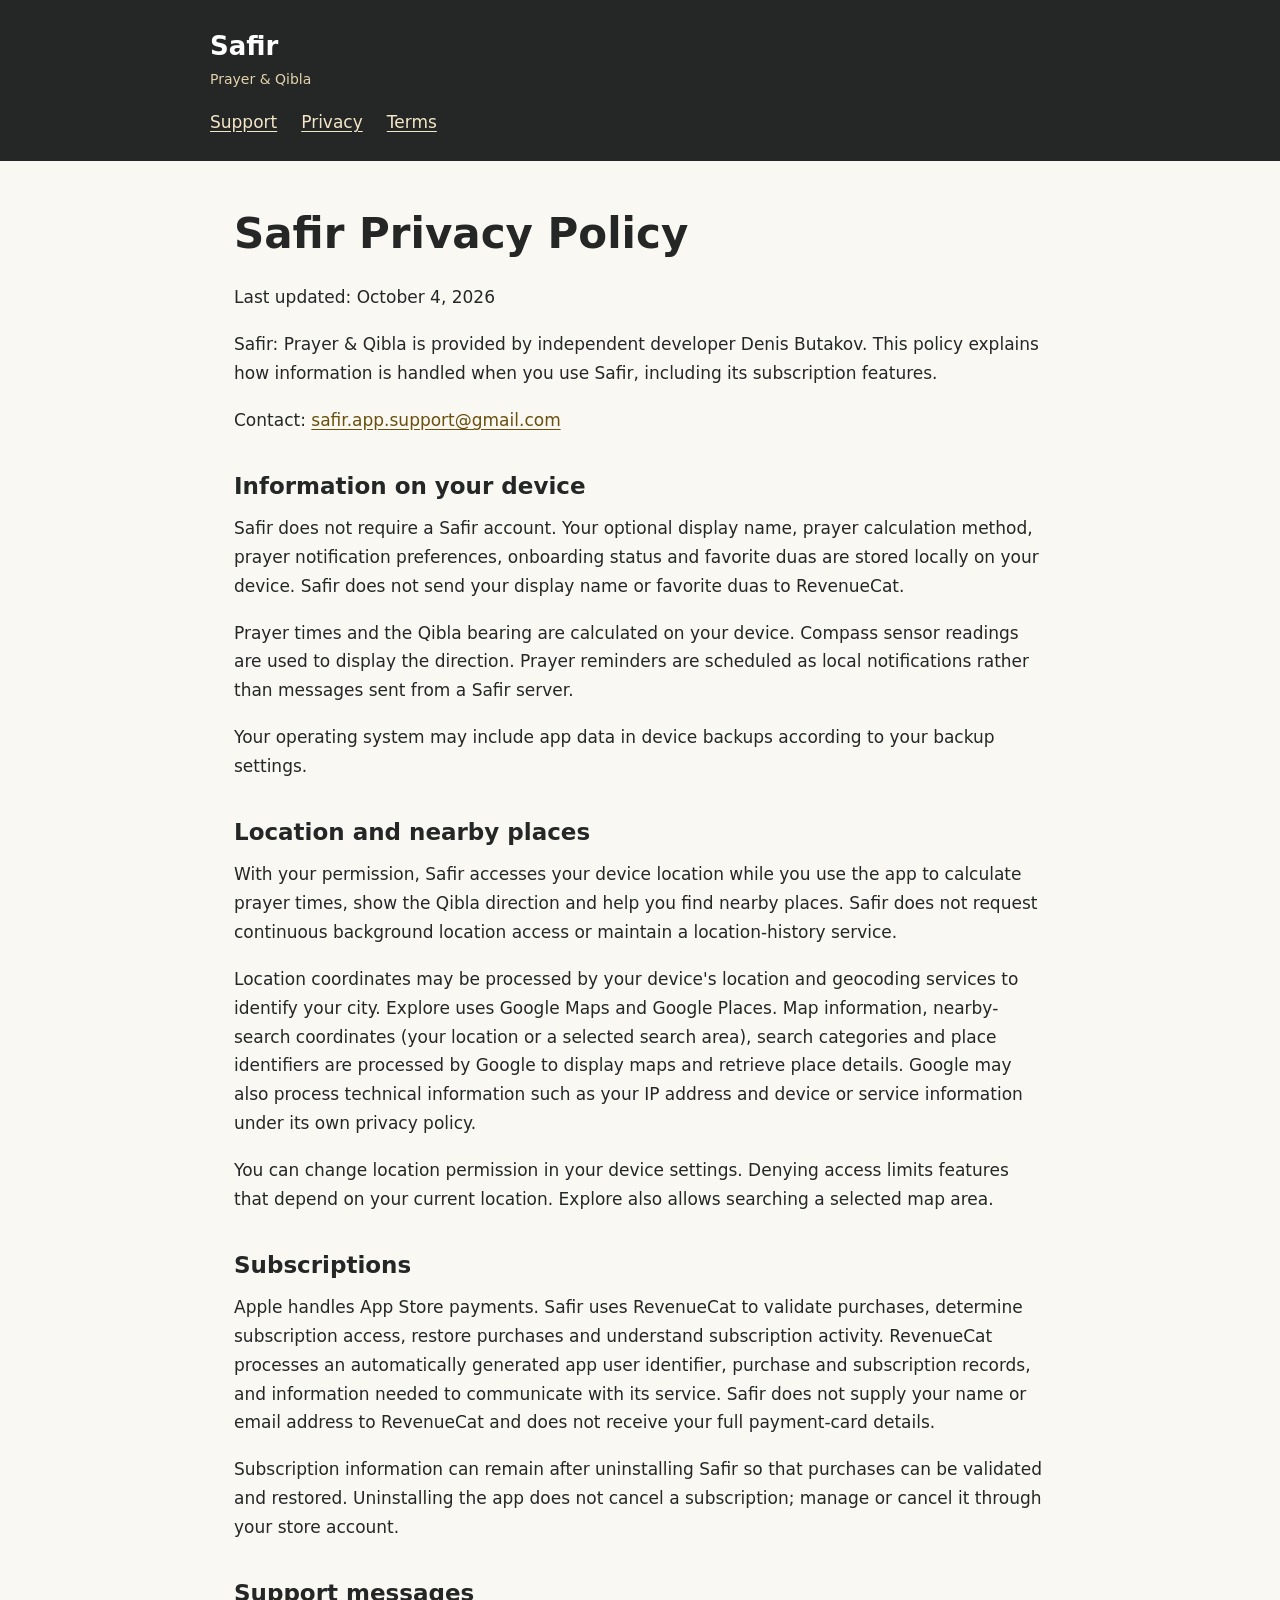
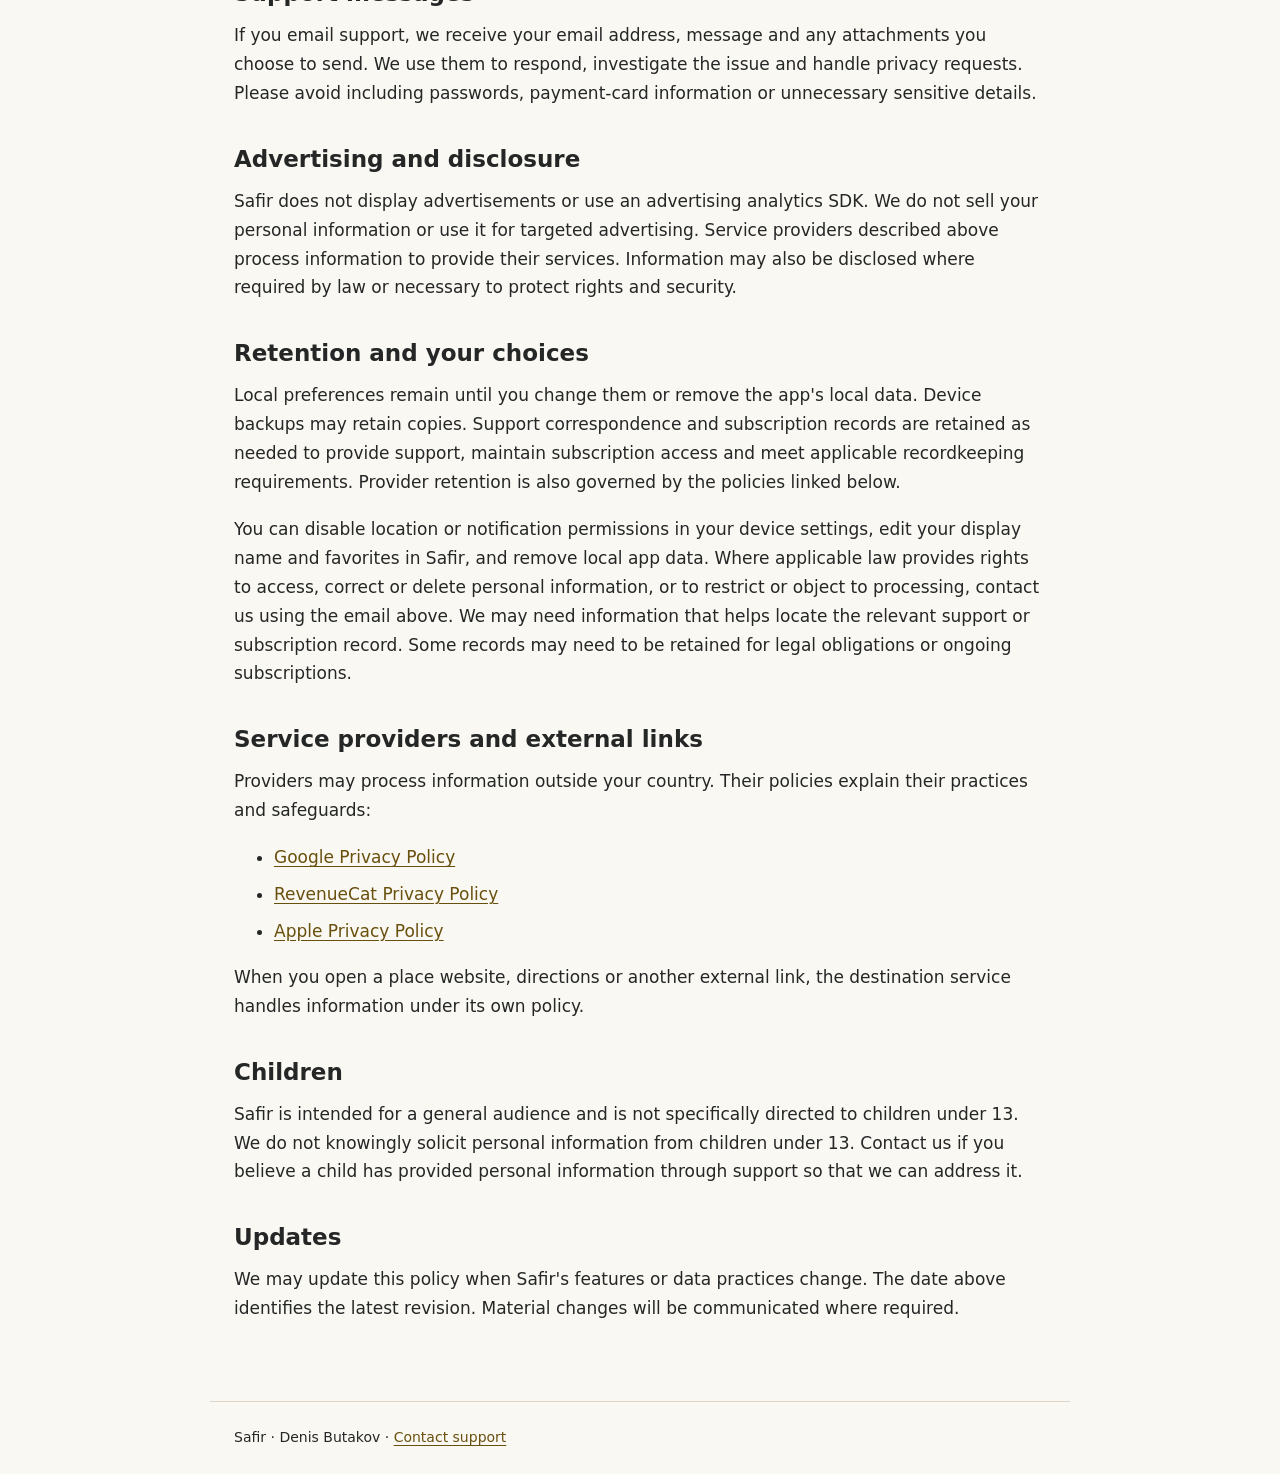
==== privacy.html @ b568d27b "Publish Safir support, privacy and terms pages" ====
<!doctype html>
<html lang="en">
<head>
<meta charset="utf-8">
<meta name="viewport" content="width=device-width, initial-scale=1">
<meta name="description" content="Support, privacy and terms for Safir: Prayer &amp; Qibla.">
<title>Privacy Policy | Safir</title>
<link rel="stylesheet" href="style.css">
</head>
<body>
<header><a class="brand" href="index.html">Safir <span>Prayer &amp; Qibla</span></a>
<nav aria-label="Main navigation"><a href="index.html">Support</a><a href="privacy.html">Privacy</a><a href="terms.html">Terms</a></nav></header>
<main><h1>Safir Privacy Policy</h1>
<p>Last updated: October 4, 2026</p>
<p>Safir: Prayer &amp; Qibla is provided by independent developer Denis Butakov. This policy explains how information is handled when you use Safir, including its subscription features.</p>
<p>Contact: <a href="mailto:safir.app.support@gmail.com">safir.app.support@gmail.com</a></p>
<h2>Information on your device</h2>
<p>Safir does not require a Safir account. Your optional display name, prayer calculation method, prayer notification preferences, onboarding status and favorite duas are stored locally on your device. Safir does not send your display name or favorite duas to RevenueCat.</p>
<p>Prayer times and the Qibla bearing are calculated on your device. Compass sensor readings are used to display the direction. Prayer reminders are scheduled as local notifications rather than messages sent from a Safir server.</p>
<p>Your operating system may include app data in device backups according to your backup settings.</p>
<h2>Location and nearby places</h2>
<p>With your permission, Safir accesses your device location while you use the app to calculate prayer times, show the Qibla direction and help you find nearby places. Safir does not request continuous background location access or maintain a location-history service.</p>
<p>Location coordinates may be processed by your device&#x27;s location and geocoding services to identify your city. Explore uses Google Maps and Google Places. Map information, nearby-search coordinates (your location or a selected search area), search categories and place identifiers are processed by Google to display maps and retrieve place details. Google may also process technical information such as your IP address and device or service information under its own privacy policy.</p>
<p>You can change location permission in your device settings. Denying access limits features that depend on your current location. Explore also allows searching a selected map area.</p>
<h2>Subscriptions</h2>
<p>Apple handles App Store payments. Safir uses RevenueCat to validate purchases, determine subscription access, restore purchases and understand subscription activity. RevenueCat processes an automatically generated app user identifier, purchase and subscription records, and information needed to communicate with its service. Safir does not supply your name or email address to RevenueCat and does not receive your full payment-card details.</p>
<p>Subscription information can remain after uninstalling Safir so that purchases can be validated and restored. Uninstalling the app does not cancel a subscription; manage or cancel it through your store account.</p>
<h2>Support messages</h2>
<p>If you email support, we receive your email address, message and any attachments you choose to send. We use them to respond, investigate the issue and handle privacy requests. Please avoid including passwords, payment-card information or unnecessary sensitive details.</p>
<h2>Advertising and disclosure</h2>
<p>Safir does not display advertisements or use an advertising analytics SDK. We do not sell your personal information or use it for targeted advertising. Service providers described above process information to provide their services. Information may also be disclosed where required by law or necessary to protect rights and security.</p>
<h2>Retention and your choices</h2>
<p>Local preferences remain until you change them or remove the app&#x27;s local data. Device backups may retain copies. Support correspondence and subscription records are retained as needed to provide support, maintain subscription access and meet applicable recordkeeping requirements. Provider retention is also governed by the policies linked below.</p>
<p>You can disable location or notification permissions in your device settings, edit your display name and favorites in Safir, and remove local app data. Where applicable law provides rights to access, correct or delete personal information, or to restrict or object to processing, contact us using the email above. We may need information that helps locate the relevant support or subscription record. Some records may need to be retained for legal obligations or ongoing subscriptions.</p>
<h2>Service providers and external links</h2>
<p>Providers may process information outside your country. Their policies explain their practices and safeguards:</p>
<ul>
<li><a href="https://policies.google.com/privacy">Google Privacy Policy</a></li>
<li><a href="https://www.revenuecat.com/privacy-policy">RevenueCat Privacy Policy</a></li>
<li><a href="https://www.apple.com/legal/privacy/">Apple Privacy Policy</a></li>
</ul>
<p>When you open a place website, directions or another external link, the destination service handles information under its own policy.</p>
<h2>Children</h2>
<p>Safir is intended for a general audience and is not specifically directed to children under 13. We do not knowingly solicit personal information from children under 13. Contact us if you believe a child has provided personal information through support so that we can address it.</p>
<h2>Updates</h2>
<p>We may update this policy when Safir&#x27;s features or data practices change. The date above identifies the latest revision. Material changes will be communicated where required.</p></main>
<footer>Safir · Denis Butakov · <a href="mailto:safir.app.support@gmail.com">Contact support</a></footer>
</body>
</html>
---- style.css ----
* { box-sizing: border-box; }
body { margin: 0; background: #faf8f2; color: #252727; font: 17px/1.7 system-ui, -apple-system, BlinkMacSystemFont, "Segoe UI", sans-serif; }
header { background: #252727; color: #fff; padding: 24px max(24px, calc((100vw - 860px)/2)); }
.brand { color: #fff; text-decoration: none; font-size: 26px; font-weight: 650; }
.brand span { display: block; font-size: 14px; font-weight: 400; color: #e3d2ab; }
nav { display: flex; flex-wrap: wrap; gap: 24px; margin-top: 16px; }
nav a { color: #f4e6c6; }
main { max-width: 860px; margin: 0 auto; padding: 48px 24px 60px; }
h1 { font-size: clamp(30px, 5vw, 42px); line-height: 1.2; margin: 0 0 24px; }
h2 { font-size: 23px; line-height: 1.35; margin: 36px 0 12px; }
p { margin: 0 0 18px; }
a { color: #69500e; text-underline-offset: 3px; overflow-wrap: anywhere; }
a:hover { text-decoration-thickness: 2px; }
a:focus-visible { outline: 3px solid #af861f; outline-offset: 5px; }
.button { display: inline-block; background: #252727; color: #fff; border-radius: 12px; padding: 14px 20px; max-width: 100%; }
.eyebrow { color: #69500e; font-size: 13px; letter-spacing: .08em; font-weight: 650; }
footer { max-width: 860px; margin: 0 auto; padding: 24px; border-top: 1px solid #ddd5c7; font-size: 14px; }
li { margin-bottom: 8px; }
@media (max-width: 480px) { main { padding-top: 32px; } .button { padding: 12px; font-size: 15px; } }
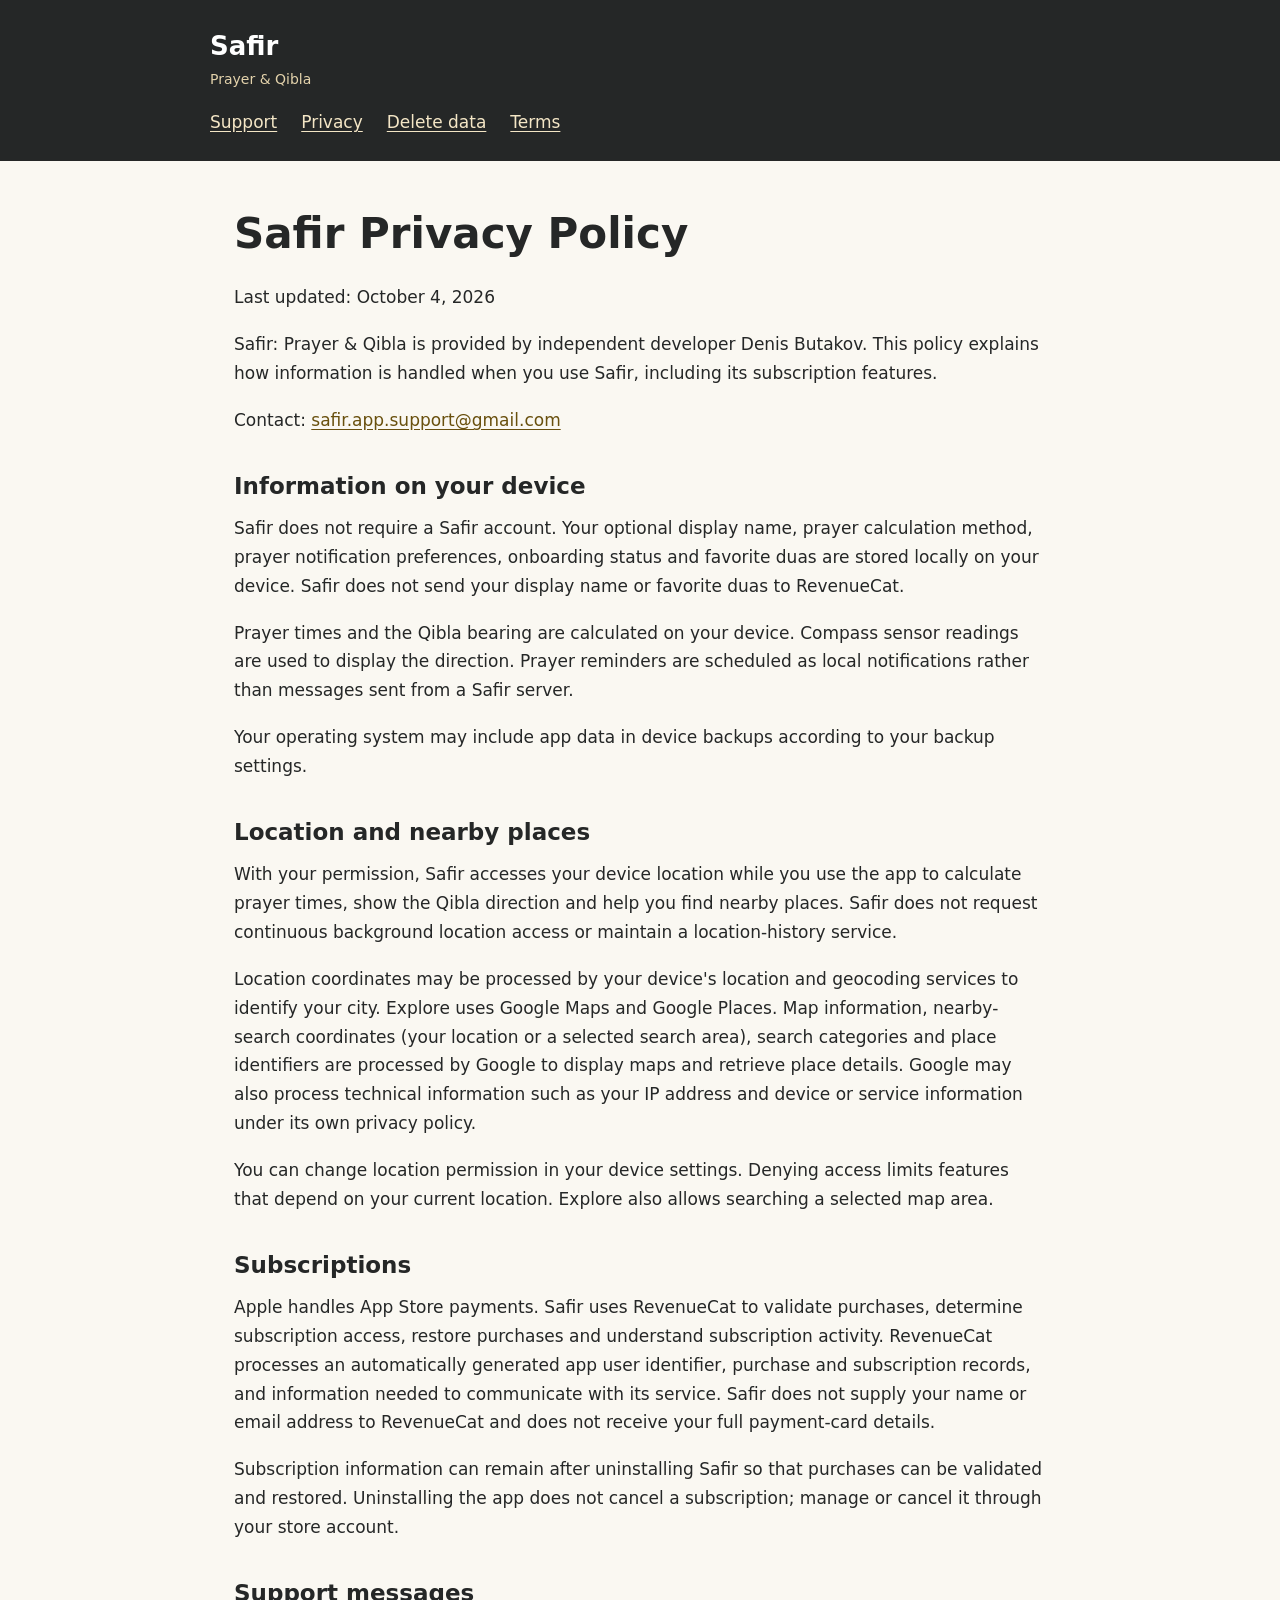
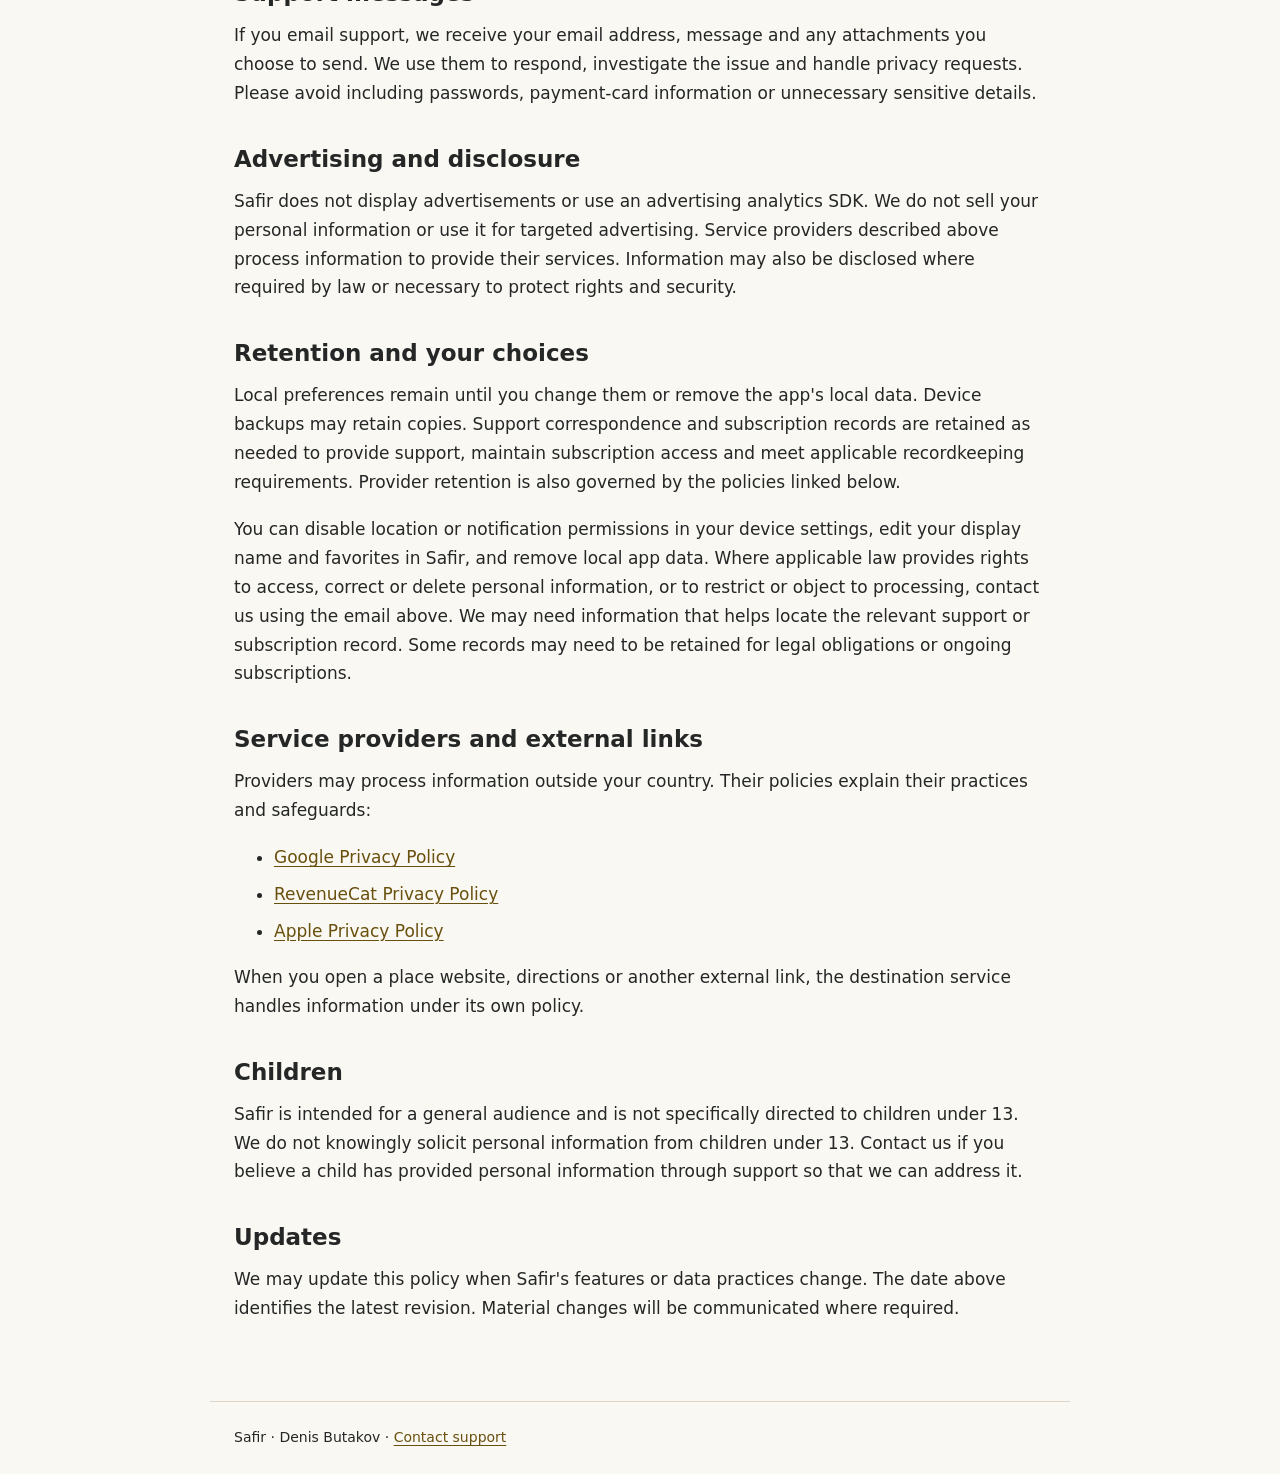
==== commit 83bf61b8: "Add Safir data deletion request page" ====
--- a/privacy.html
+++ b/privacy.html
@@ -9,7 +9,7 @@
 </head>
 <body>
 <header><a class="brand" href="index.html">Safir <span>Prayer &amp; Qibla</span></a>
-<nav aria-label="Main navigation"><a href="index.html">Support</a><a href="privacy.html">Privacy</a><a href="terms.html">Terms</a></nav></header>
+<nav aria-label="Main navigation"><a href="index.html">Support</a><a href="privacy.html">Privacy</a><a href="delete-data.html">Delete data</a><a href="terms.html">Terms</a></nav></header>
 <main><h1>Safir Privacy Policy</h1>
 <p>Last updated: October 4, 2026</p>
 <p>Safir: Prayer &amp; Qibla is provided by independent developer Denis Butakov. This policy explains how information is handled when you use Safir, including its subscription features.</p>
